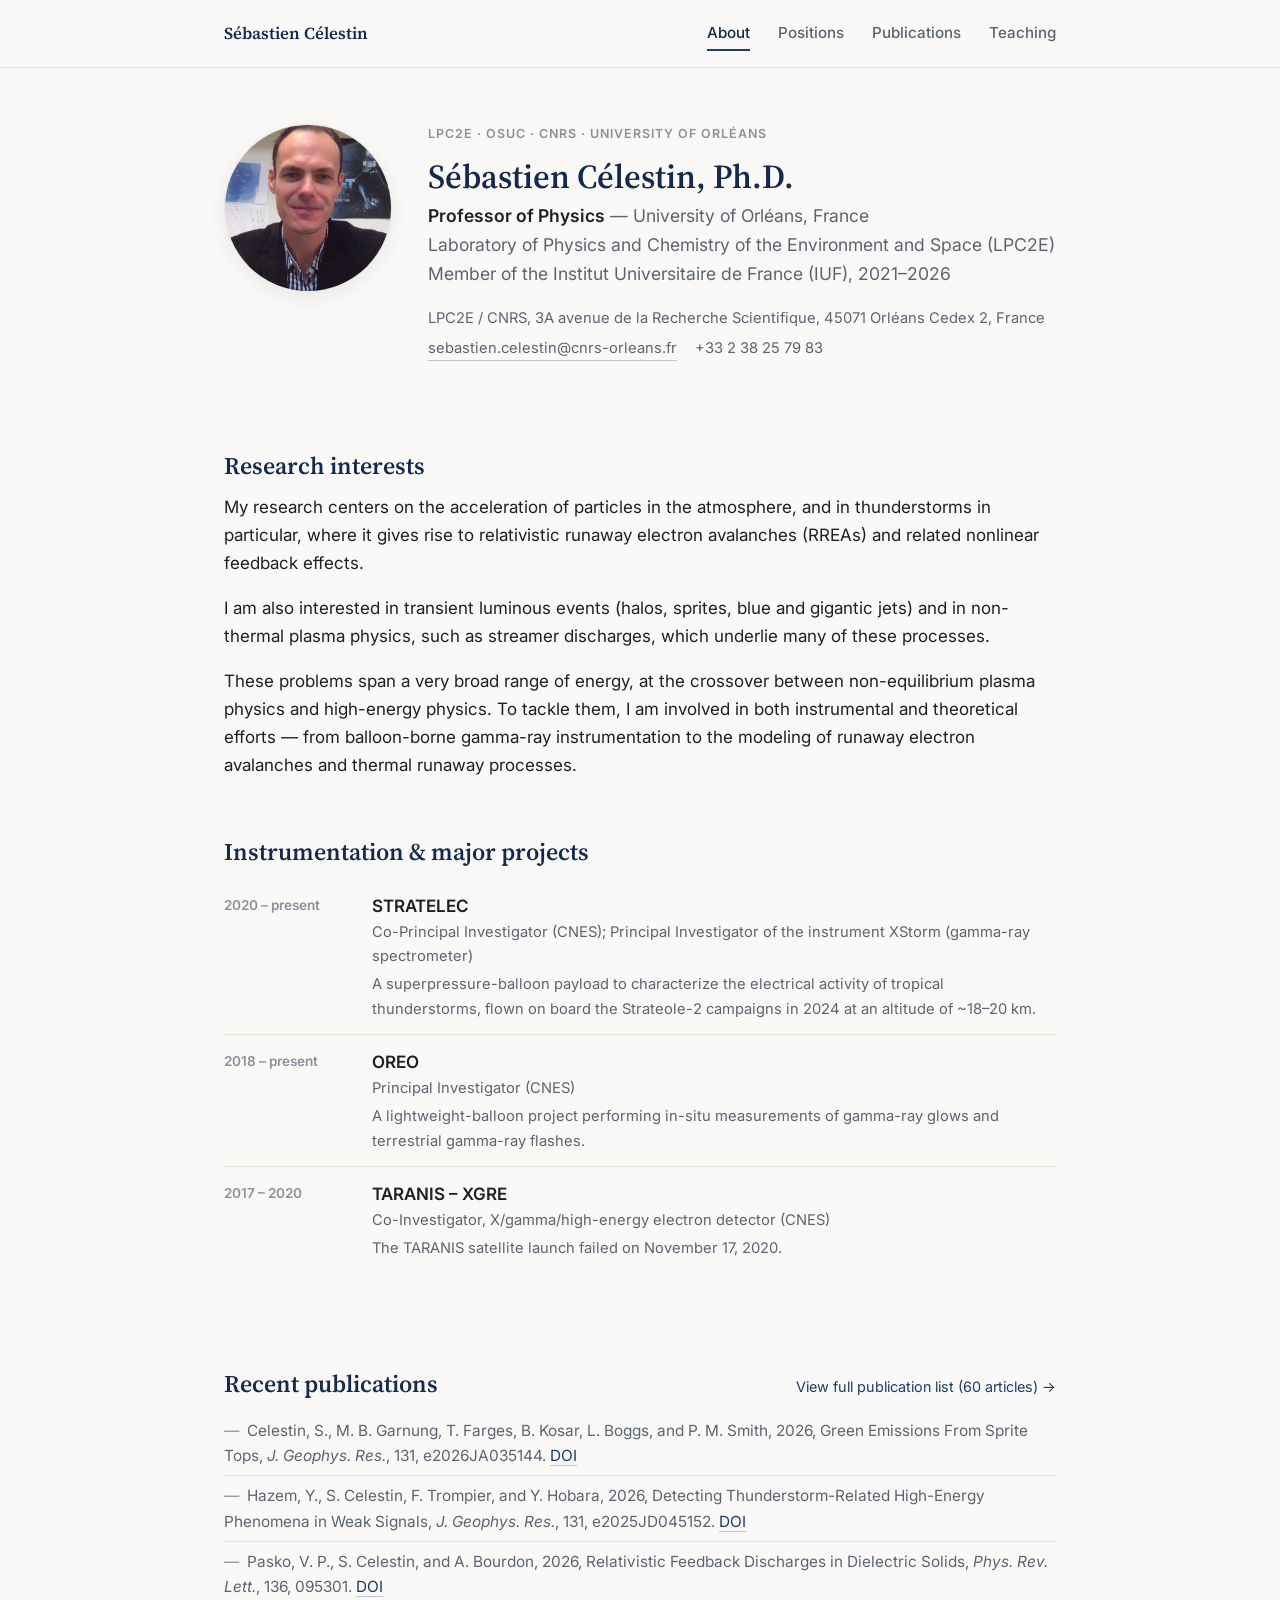
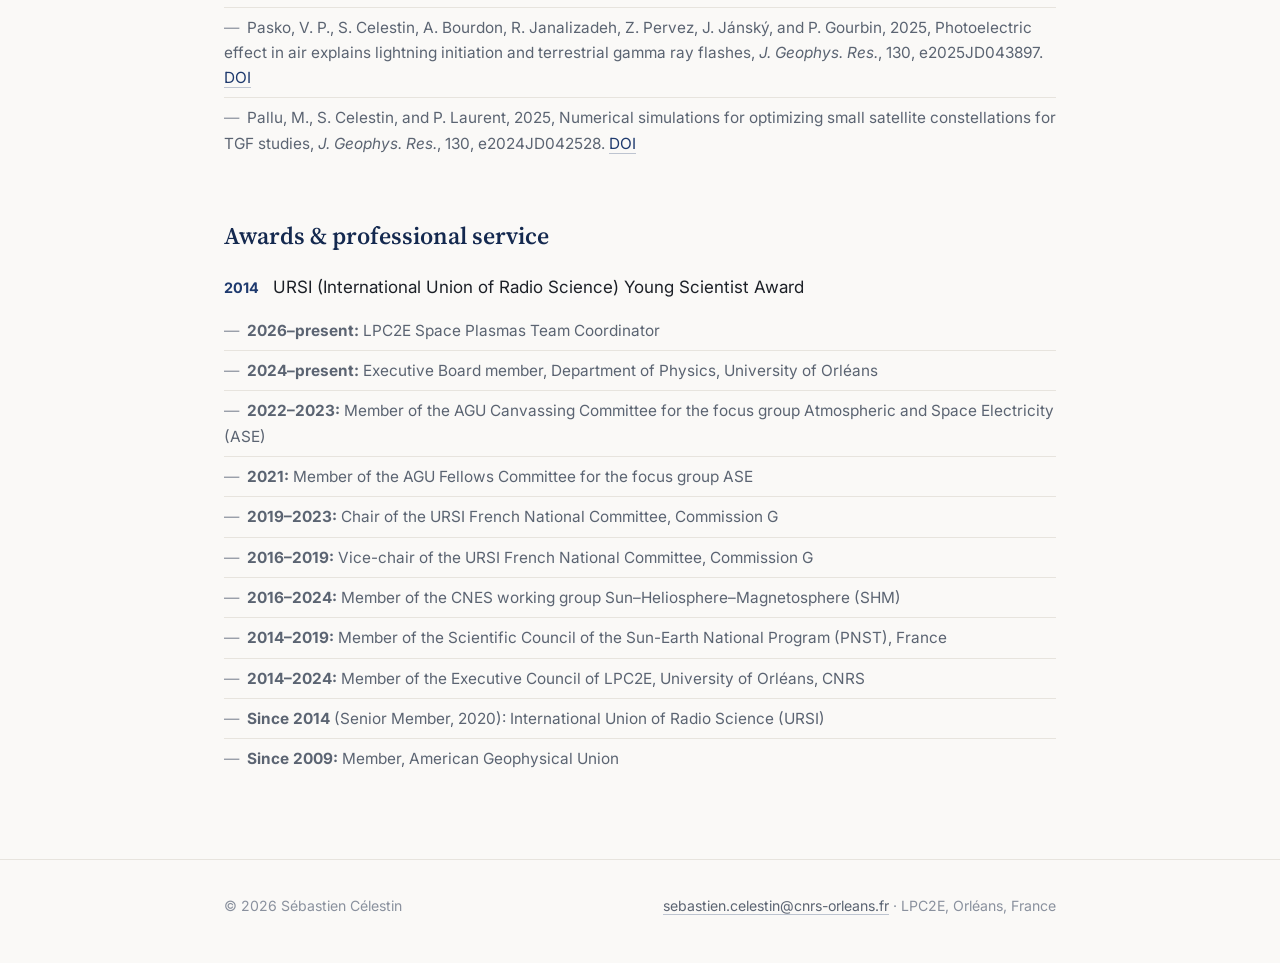
==== index.html @ 0ce3de74 "Initial commit: professional webpage" ====
<!DOCTYPE html>
<html lang="en">
<head>
<meta charset="UTF-8" />
<meta name="viewport" content="width=device-width, initial-scale=1.0" />
<title>Sébastien Célestin — Professor of Physics, University of Orléans</title>
<meta name="description" content="Sébastien Célestin, Professor of Physics at the University of Orléans, LPC2E/CNRS, and member of the Institut Universitaire de France. Research on atmospheric electricity, transient luminous events, and terrestrial gamma-ray flashes." />
<link rel="icon" href="images/logo-lpc2e.png" />
<link rel="preconnect" href="https://fonts.googleapis.com">
<link rel="preconnect" href="https://fonts.gstatic.com" crossorigin>
<link href="https://fonts.googleapis.com/css2?family=Inter:wght@400;500;600;700&family=Source+Serif+4:opsz,wght@8..60,500;8..60,600;8..60,700&display=swap" rel="stylesheet">
<link rel="stylesheet" href="css/style.css" />
</head>
<body>

<header class="site-header">
  <div class="nav-inner">
    <a class="brand" href="index.html">Sébastien Célestin</a>
    <button class="nav-toggle" aria-label="Toggle navigation"><span></span></button>
    <nav class="site-nav">
      <a href="index.html" class="active">About</a>
      <a href="Positions.html">Positions</a>
      <a href="Publications.html">Publications</a>
      <a href="Teaching.html">Teaching</a>
    </nav>
  </div>
</header>

<main class="container">

  <section class="hero">
    <div class="hero-grid">
      <div class="hero-photo">
        <img src="images/sebastien-celestin.jpg" alt="Portrait of Sébastien Célestin" width="168" height="168" />
      </div>
      <div class="hero-text">
        <div class="eyebrow">LPC2E · OSUC · CNRS · University of Orléans</div>
        <h1>Sébastien Célestin, Ph.D.</h1>
        <p class="hero-title"><strong>Professor of Physics</strong> — University of Orléans, France<br />
        Laboratory of Physics and Chemistry of the Environment and Space (LPC2E)<br />
        Member of the Institut Universitaire de France (IUF), 2021–2026</p>
        <div class="contact-line">
          <span>LPC2E / CNRS, 3A avenue de la Recherche Scientifique, 45071 Orléans Cedex 2, France</span>
          <a href="mailto:sebastien.celestin@cnrs-orleans.fr">sebastien.celestin@cnrs-orleans.fr</a>
          <span>+33 2 38 25 79 83</span>
        </div>
      </div>
    </div>
  </section>

  <section class="block">
    <h2>Research interests</h2>
    <p>
      My research centers on the acceleration of particles in the atmosphere, and in thunderstorms in
      particular, where it gives rise to relativistic runaway electron avalanches (RREAs) and related
      nonlinear feedback effects.
    </p>
    <p>
      I am also interested in transient luminous events (halos, sprites, blue and gigantic jets) and in
      non-thermal plasma physics, such as streamer discharges, which underlie many of these processes.
    </p>
    <p>
      These problems span a very broad range of energy, at the crossover between non-equilibrium plasma
      physics and high-energy physics. To tackle them, I am involved in both instrumental and theoretical
      efforts — from balloon-borne gamma-ray instrumentation to the modeling of runaway electron avalanches
      and thermal runaway processes.
    </p>
  </section>

  <section class="block">
    <h2>Instrumentation &amp; major projects</h2>
    <div class="timeline">
      <div class="timeline-row">
        <div class="timeline-date">2020 – present</div>
        <div class="timeline-body">
          <span class="role">STRATELEC</span><div class="org">Co-Principal Investigator (CNES); Principal Investigator of the instrument XStorm (gamma-ray spectrometer)</div>
          <div class="desc">A superpressure-balloon payload to characterize the electrical activity of tropical thunderstorms, flown on board the Strateole-2 campaigns in 2024 at an altitude of ~18–20 km.</div>
        </div>
      </div>
      <div class="timeline-row">
        <div class="timeline-date">2018 – present</div>
        <div class="timeline-body">
          <span class="role">OREO</span><div class="org">Principal Investigator (CNES)</div>
          <div class="desc">A lightweight-balloon project performing in-situ measurements of gamma-ray glows and terrestrial gamma-ray flashes.</div>
        </div>
      </div>
      <div class="timeline-row">
        <div class="timeline-date">2017 – 2020</div>
        <div class="timeline-body">
          <span class="role">TARANIS – XGRE</span><div class="org">Co-Investigator, X/gamma/high-energy electron detector (CNES)</div>
          <div class="desc">The TARANIS satellite launch failed on November 17, 2020.</div>
        </div>
      </div>
    </div>
  </section>

  <section class="block">
    <div class="section-head">
      <h2>Recent publications</h2>
      <a class="see-all" href="Publications.html">View full publication list (60 articles) →</a>
    </div>
    <ul class="plain">
      <li>Celestin, S., M. B. Garnung, T. Farges, B. Kosar, L. Boggs, and P. M. Smith, 2026, Green Emissions From Sprite Tops, <em>J. Geophys. Res.</em>, 131, e2026JA035144. <a href="https://doi.org/10.1029/2026JA035144" target="_blank" rel="noopener noreferrer">DOI</a></li>
      <li>Hazem, Y., S. Celestin, F. Trompier, and Y. Hobara, 2026, Detecting Thunderstorm-Related High-Energy Phenomena in Weak Signals, <em>J. Geophys. Res.</em>, 131, e2025JD045152. <a href="https://doi.org/10.1029/2025JD045152" target="_blank" rel="noopener noreferrer">DOI</a></li>
      <li>Pasko, V. P., S. Celestin, and A. Bourdon, 2026, Relativistic Feedback Discharges in Dielectric Solids, <em>Phys. Rev. Lett.</em>, 136, 095301. <a href="https://doi.org/10.1103/4p6l-rzck" target="_blank" rel="noopener noreferrer">DOI</a></li>
      <li>Pasko, V. P., S. Celestin, A. Bourdon, R. Janalizadeh, Z. Pervez, J. Jánský, and P. Gourbin, 2025, Photoelectric effect in air explains lightning initiation and terrestrial gamma ray flashes, <em>J. Geophys. Res.</em>, 130, e2025JD043897. <a href="https://doi.org/10.1029/2025JD043897" target="_blank" rel="noopener noreferrer">DOI</a></li>
      <li>Pallu, M., S. Celestin, and P. Laurent, 2025, Numerical simulations for optimizing small satellite constellations for TGF studies, <em>J. Geophys. Res.</em>, 130, e2024JD042528. <a href="https://doi.org/10.1029/2024JD042528" target="_blank" rel="noopener noreferrer">DOI</a></li>
    </ul>
  </section>

  <section class="block">
    <h2>Awards &amp; professional service</h2>
    <div class="award-line">
      <span class="year">2014</span>
      <span>URSI (International Union of Radio Science) Young Scientist Award</span>
    </div>
    <ul class="plain">
      <li><strong>2026–present:</strong> LPC2E Space Plasmas Team Coordinator</li>
      <li><strong>2024–present:</strong> Executive Board member, Department of Physics, University of Orléans</li>
      <li><strong>2022–2023:</strong> Member of the AGU Canvassing Committee for the focus group Atmospheric and Space Electricity (ASE)</li>
      <li><strong>2021:</strong> Member of the AGU Fellows Committee for the focus group ASE</li>
      <li><strong>2019–2023:</strong> Chair of the URSI French National Committee, Commission G</li>
      <li><strong>2016–2019:</strong> Vice-chair of the URSI French National Committee, Commission G</li>
      <li><strong>2016–2024:</strong> Member of the CNES working group Sun–Heliosphere–Magnetosphere (SHM)</li>
      <li><strong>2014–2019:</strong> Member of the Scientific Council of the Sun-Earth National Program (PNST), France</li>
      <li><strong>2014–2024:</strong> Member of the Executive Council of LPC2E, University of Orléans, CNRS</li>
      <li><strong>Since 2014</strong> (Senior Member, 2020): International Union of Radio Science (URSI)</li>
      <li><strong>Since 2009:</strong> Member, American Geophysical Union</li>
    </ul>
  </section>

</main>

<footer>
  <div class="container footer-inner">
    <span>© <span id="year"></span> Sébastien Célestin</span>
    <span><a href="mailto:sebastien.celestin@cnrs-orleans.fr">sebastien.celestin@cnrs-orleans.fr</a> · LPC2E, Orléans, France</span>
  </div>
</footer>

<script>document.getElementById('year').textContent = new Date().getFullYear();</script>
<script src="js/main.js"></script>
</body>
</html>
---- css/style.css ----
/* ============================================================
   Sébastien Célestin — academic site
   ============================================================ */

:root {
  --bg: #faf9f7;
  --bg-card: #ffffff;
  --text: #1c2027;
  --text-muted: #5b6472;
  --text-faint: #8a919e;
  --border: #e7e4de;
  --accent: #1e3a6e;
  --accent-strong: #14294f;
  --accent-soft: #eef2f8;
  --link: #1e3a6e;
  --max-width: 880px;
  --radius: 10px;
  --serif: "Source Serif 4", Georgia, "Times New Roman", serif;
  --sans: "Inter", -apple-system, BlinkMacSystemFont, "Segoe UI", Roboto, Helvetica, Arial, sans-serif;
}

* { box-sizing: border-box; }

html { scroll-behavior: smooth; }

body {
  margin: 0;
  background: var(--bg);
  color: var(--text);
  font-family: var(--sans);
  font-size: 17px;
  line-height: 1.65;
  -webkit-font-smoothing: antialiased;
}

h1, h2, h3, h4 {
  font-family: var(--serif);
  font-weight: 600;
  color: var(--accent-strong);
  line-height: 1.25;
  margin: 0 0 0.5em;
}

h1 { font-size: 2.1rem; }
h2 { font-size: 1.5rem; margin-top: 2.4em; }
h3 { font-size: 1.15rem; margin-top: 1.6em; }

p { margin: 0 0 1em; }

a {
  color: var(--link);
  text-decoration: none;
  border-bottom: 1px solid rgba(30, 58, 110, 0.28);
  transition: border-color 0.15s ease, color 0.15s ease;
}
a:hover { border-color: var(--link); }

.container {
  max-width: var(--max-width);
  margin: 0 auto;
  padding: 0 24px;
}

/* ---------- Header / nav ---------- */

header.site-header {
  position: sticky;
  top: 0;
  z-index: 50;
  background: rgba(250, 249, 247, 0.92);
  backdrop-filter: saturate(180%) blur(8px);
  border-bottom: 1px solid var(--border);
}

.nav-inner {
  max-width: var(--max-width);
  margin: 0 auto;
  padding: 16px 24px;
  display: flex;
  align-items: center;
  justify-content: space-between;
}

.brand {
  font-family: var(--serif);
  font-weight: 600;
  font-size: 1.05rem;
  color: var(--accent-strong);
  border-bottom: none;
  white-space: nowrap;
}
.brand:hover { border-bottom: none; }

nav.site-nav {
  display: flex;
  gap: 28px;
}

nav.site-nav a {
  color: var(--text-muted);
  font-size: 0.95rem;
  font-weight: 500;
  border-bottom: none;
  padding: 4px 0;
}
nav.site-nav a:hover,
nav.site-nav a.active {
  color: var(--accent-strong);
}
nav.site-nav a.active {
  border-bottom: 2px solid var(--accent);
}

.nav-toggle {
  display: none;
  background: none;
  border: 1px solid var(--border);
  border-radius: 6px;
  width: 40px;
  height: 36px;
  cursor: pointer;
  align-items: center;
  justify-content: center;
}
.nav-toggle span,
.nav-toggle span::before,
.nav-toggle span::after {
  content: "";
  display: block;
  width: 18px;
  height: 2px;
  background: var(--accent-strong);
  position: relative;
  transition: 0.2s;
}
.nav-toggle span::before { position: absolute; top: -6px; width: 18px; }
.nav-toggle span::after { position: absolute; top: 6px; width: 18px; }

@media (max-width: 640px) {
  .nav-toggle { display: flex; }
  nav.site-nav {
    position: absolute;
    top: 100%;
    left: 0;
    right: 0;
    background: var(--bg-card);
    border-bottom: 1px solid var(--border);
    flex-direction: column;
    gap: 0;
    max-height: 0;
    overflow: hidden;
    transition: max-height 0.25s ease;
  }
  nav.site-nav.open { max-height: 240px; }
  nav.site-nav a {
    padding: 14px 24px;
    border-bottom: 1px solid var(--border);
    width: 100%;
  }
  nav.site-nav a.active { border-left: 3px solid var(--accent); border-bottom: 1px solid var(--border); }
}

/* ---------- Hero ---------- */

.hero {
  padding: 56px 0 32px;
}

.hero-grid {
  display: grid;
  grid-template-columns: 168px 1fr;
  gap: 36px;
  align-items: start;
}

.hero-photo img {
  width: 168px;
  height: 168px;
  object-fit: cover;
  border-radius: 50%;
  border: 1px solid var(--border);
  box-shadow: 0 6px 20px rgba(20, 41, 79, 0.08);
}

.hero-text .eyebrow {
  text-transform: uppercase;
  letter-spacing: 0.08em;
  font-size: 0.78rem;
  font-weight: 600;
  color: var(--text-faint);
  margin-bottom: 10px;
}

.hero-text h1 { margin-bottom: 4px; }

.hero-title {
  font-size: 1.1rem;
  color: var(--text-muted);
  margin-bottom: 18px;
}

.hero-title strong { color: var(--text); font-weight: 600; }

.contact-line {
  display: flex;
  flex-wrap: wrap;
  gap: 6px 18px;
  font-size: 0.92rem;
  color: var(--text-muted);
}

.contact-line a { color: var(--text-muted); }

@media (max-width: 560px) {
  .hero-grid { grid-template-columns: 1fr; text-align: center; }
  .hero-photo { display: flex; justify-content: center; }
  .contact-line { justify-content: center; }
}

/* ---------- Affiliation strip ---------- */

.affiliations {
  display: flex;
  flex-wrap: wrap;
  align-items: center;
  gap: 28px;
  padding: 22px 0 6px;
  margin-top: 12px;
  border-top: 1px solid var(--border);
}

.affiliations img {
  height: 34px;
  width: auto;
  opacity: 0.85;
  filter: grayscale(15%);
}

/* ---------- Sections / cards ---------- */

section.block { margin: 2.2em 0; }

.card {
  background: var(--bg-card);
  border: 1px solid var(--border);
  border-radius: var(--radius);
  padding: 24px 26px;
}

ul.plain {
  list-style: none;
  margin: 0;
  padding: 0;
}
ul.plain li {
  padding: 7px 0;
  border-bottom: 1px solid var(--border);
  color: var(--text-muted);
  font-size: 0.96rem;
}
ul.plain li:last-child { border-bottom: none; }
ul.plain li::before {
  content: "—";
  color: var(--text-faint);
  margin-right: 8px;
}

.section-head {
  display: flex;
  align-items: baseline;
  justify-content: space-between;
  gap: 12px;
  flex-wrap: wrap;
}
.section-head a.see-all {
  font-size: 0.9rem;
  border-bottom: none;
  white-space: nowrap;
}

/* ---------- Publications ---------- */

.pub-year-group { margin-bottom: 8px; }

.pub-year-heading {
  font-family: var(--sans);
  font-weight: 700;
  font-size: 0.92rem;
  color: var(--accent);
  letter-spacing: 0.03em;
  margin: 2em 0 10px;
  padding-bottom: 6px;
  border-bottom: 2px solid var(--accent-soft);
}

.pub-category-title {
  font-size: 1.05rem;
  margin-top: 2.2em;
  color: var(--accent-strong);
}

.pub-entry {
  padding: 14px 0;
  border-bottom: 1px solid var(--border);
  font-size: 0.97rem;
}
.pub-entry:last-child { border-bottom: none; }

.pub-entry .pub-authors { color: var(--text); }
.pub-entry .pub-authors .me { font-weight: 600; }

.pub-entry .pub-venue {
  color: var(--text-muted);
  font-style: italic;
}

.pub-links {
  margin-top: 6px;
  display: flex;
  gap: 14px;
  font-size: 0.86rem;
}
.pub-links a {
  border-bottom: none;
  background: var(--accent-soft);
  color: var(--accent);
  padding: 3px 10px;
  border-radius: 20px;
  font-weight: 500;
}
.pub-links a:hover { background: var(--accent); color: #fff; }

.pub-note {
  color: var(--text-faint);
  font-size: 0.86rem;
  margin-top: 6px;
}

.filter-row {
  display: flex;
  flex-wrap: wrap;
  gap: 8px;
  margin-bottom: 8px;
}
.filter-row button {
  font-family: var(--sans);
  font-size: 0.85rem;
  font-weight: 500;
  padding: 6px 14px;
  border-radius: 20px;
  border: 1px solid var(--border);
  background: var(--bg-card);
  color: var(--text-muted);
  cursor: pointer;
}
.filter-row button.active,
.filter-row button:hover {
  border-color: var(--accent);
  color: var(--accent);
  background: var(--accent-soft);
}

/* ---------- Teaching ---------- */

details.year-block {
  border: 1px solid var(--border);
  border-radius: var(--radius);
  background: var(--bg-card);
  margin-bottom: 12px;
  overflow: hidden;
}
details.year-block > summary {
  cursor: pointer;
  list-style: none;
  padding: 16px 20px;
  font-family: var(--serif);
  font-weight: 600;
  font-size: 1.05rem;
  color: var(--accent-strong);
  display: flex;
  align-items: center;
  justify-content: space-between;
}
details.year-block > summary::-webkit-details-marker { display: none; }
details.year-block > summary::after {
  content: "+";
  font-family: var(--sans);
  font-size: 1.3rem;
  color: var(--text-faint);
  font-weight: 400;
}
details.year-block[open] > summary::after { content: "–"; }
details.year-block .year-body {
  padding: 4px 20px 18px;
  border-top: 1px solid var(--border);
}

.semester-title {
  font-weight: 600;
  color: var(--text);
  margin: 14px 0 8px;
  font-size: 0.92rem;
  text-transform: uppercase;
  letter-spacing: 0.04em;
  color: var(--text-faint);
}

.course {
  padding: 10px 0;
  border-bottom: 1px dashed var(--border);
}
.course:last-child { border-bottom: none; }
.course .course-title { font-weight: 600; color: var(--text); }
.course .course-meta { color: var(--text-muted); font-size: 0.9rem; }

/* ---------- Footer ---------- */

footer {
  margin-top: 80px;
  border-top: 1px solid var(--border);
  padding: 34px 0 46px;
  color: var(--text-faint);
  font-size: 0.88rem;
}
footer .footer-inner {
  display: flex;
  flex-wrap: wrap;
  justify-content: space-between;
  gap: 12px;
}
footer a { color: var(--text-muted); }

/* ---------- Misc ---------- */

/* ---------- Timeline (positions, projects, awards) ---------- */

.timeline-row {
  display: flex;
  gap: 20px;
  padding: 13px 0;
  border-bottom: 1px solid var(--border);
}
.timeline-row:last-child { border-bottom: none; }

.timeline-date {
  flex: 0 0 128px;
  color: var(--text-faint);
  font-size: 0.85rem;
  font-weight: 600;
  padding-top: 2px;
}

.timeline-body .role {
  color: var(--text);
  font-weight: 600;
}
.timeline-body .org {
  color: var(--text-muted);
  font-size: 0.92rem;
}
.timeline-body .desc {
  color: var(--text-muted);
  font-size: 0.92rem;
  margin-top: 4px;
}

@media (max-width: 560px) {
  .timeline-row { flex-direction: column; gap: 2px; }
  .timeline-date { flex: none; }
}

.badge {
  display: inline-block;
  background: var(--accent-soft);
  color: var(--accent);
  font-size: 0.78rem;
  font-weight: 600;
  padding: 3px 11px;
  border-radius: 20px;
  margin-left: 8px;
  vertical-align: middle;
}

.award-line {
  display: flex;
  gap: 14px;
  align-items: baseline;
  padding: 10px 0;
}
.award-line .year {
  color: var(--accent);
  font-weight: 700;
  font-size: 0.9rem;
  flex: 0 0 auto;
}

.talk-entry {
  padding: 10px 0;
  border-bottom: 1px solid var(--border);
  font-size: 0.94rem;
  color: var(--text-muted);
}
.talk-entry:last-child { border-bottom: none; }
.talk-entry .talk-title { color: var(--text); font-weight: 500; }

.placeholder-note {
  background: var(--accent-soft);
  border: 1px dashed var(--accent);
  border-radius: var(--radius);
  padding: 14px 18px;
  font-size: 0.88rem;
  color: var(--accent-strong);
  margin: 1.4em 0;
}
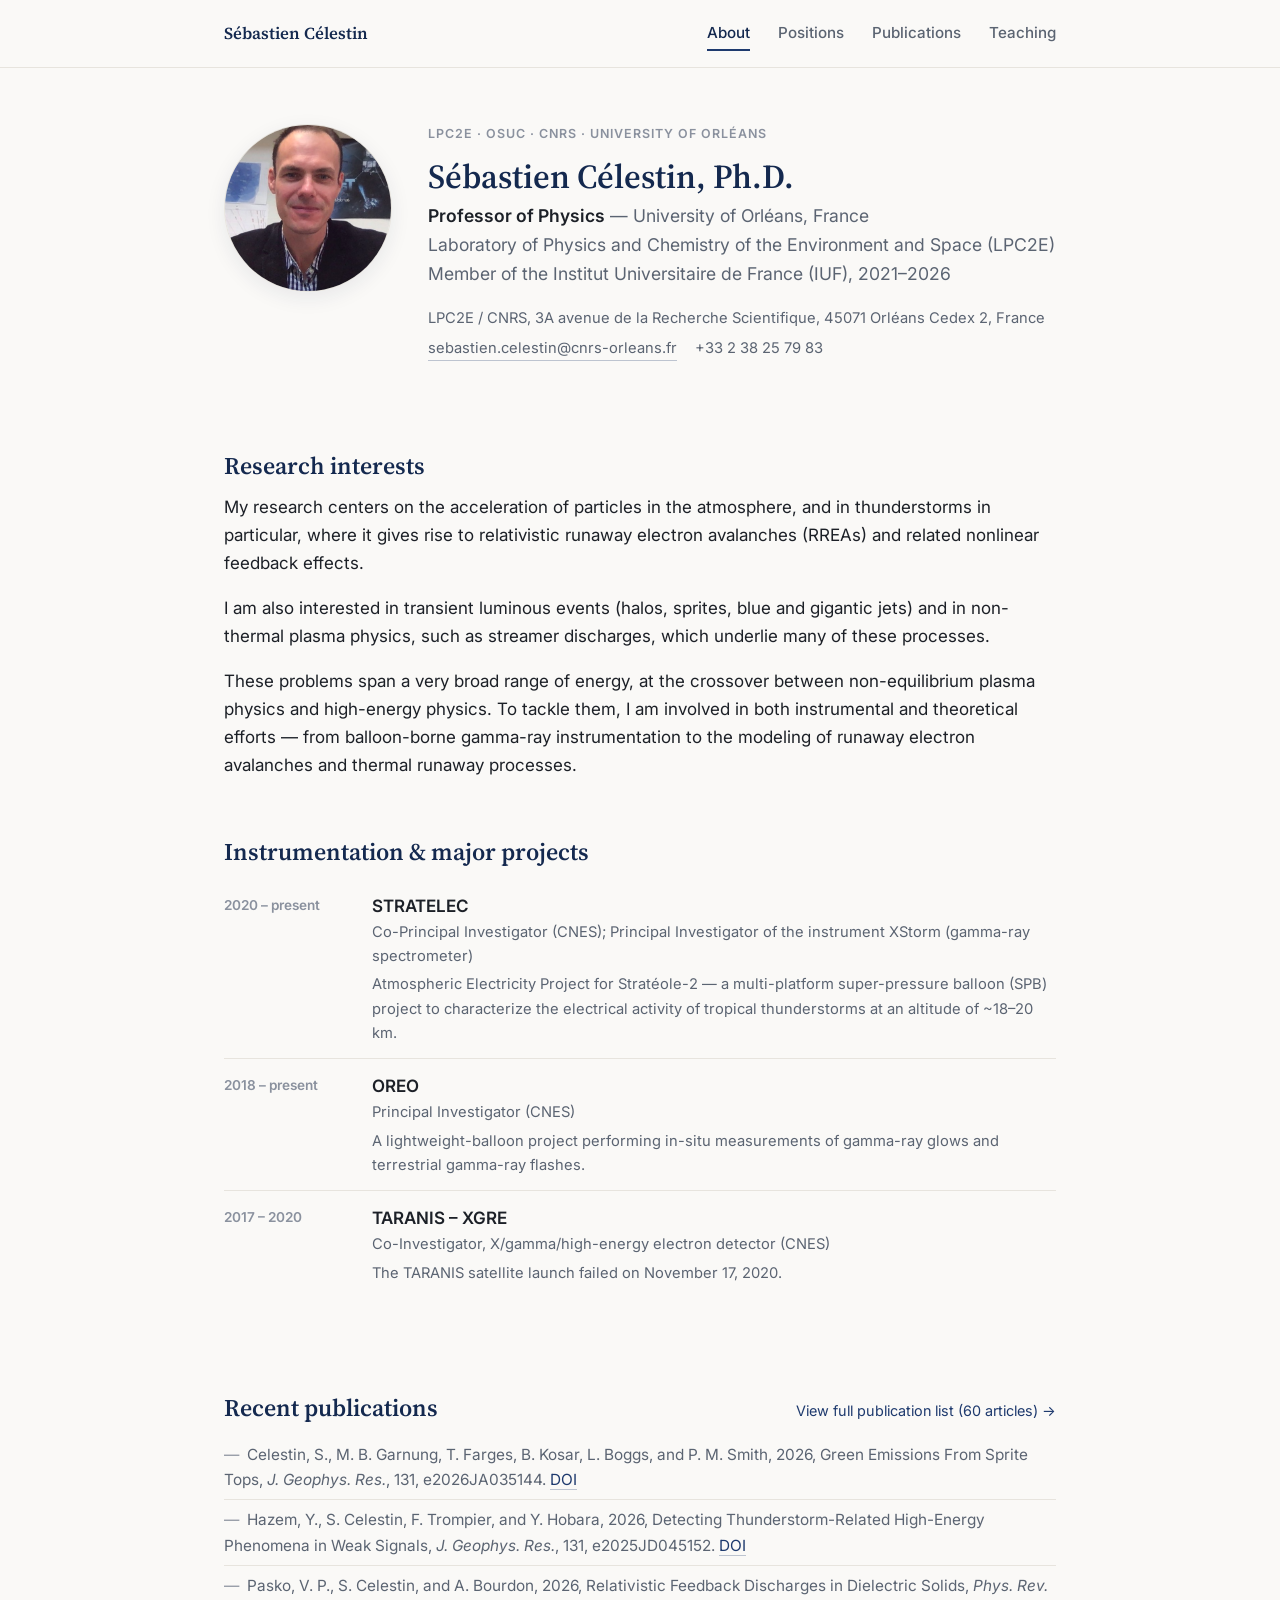
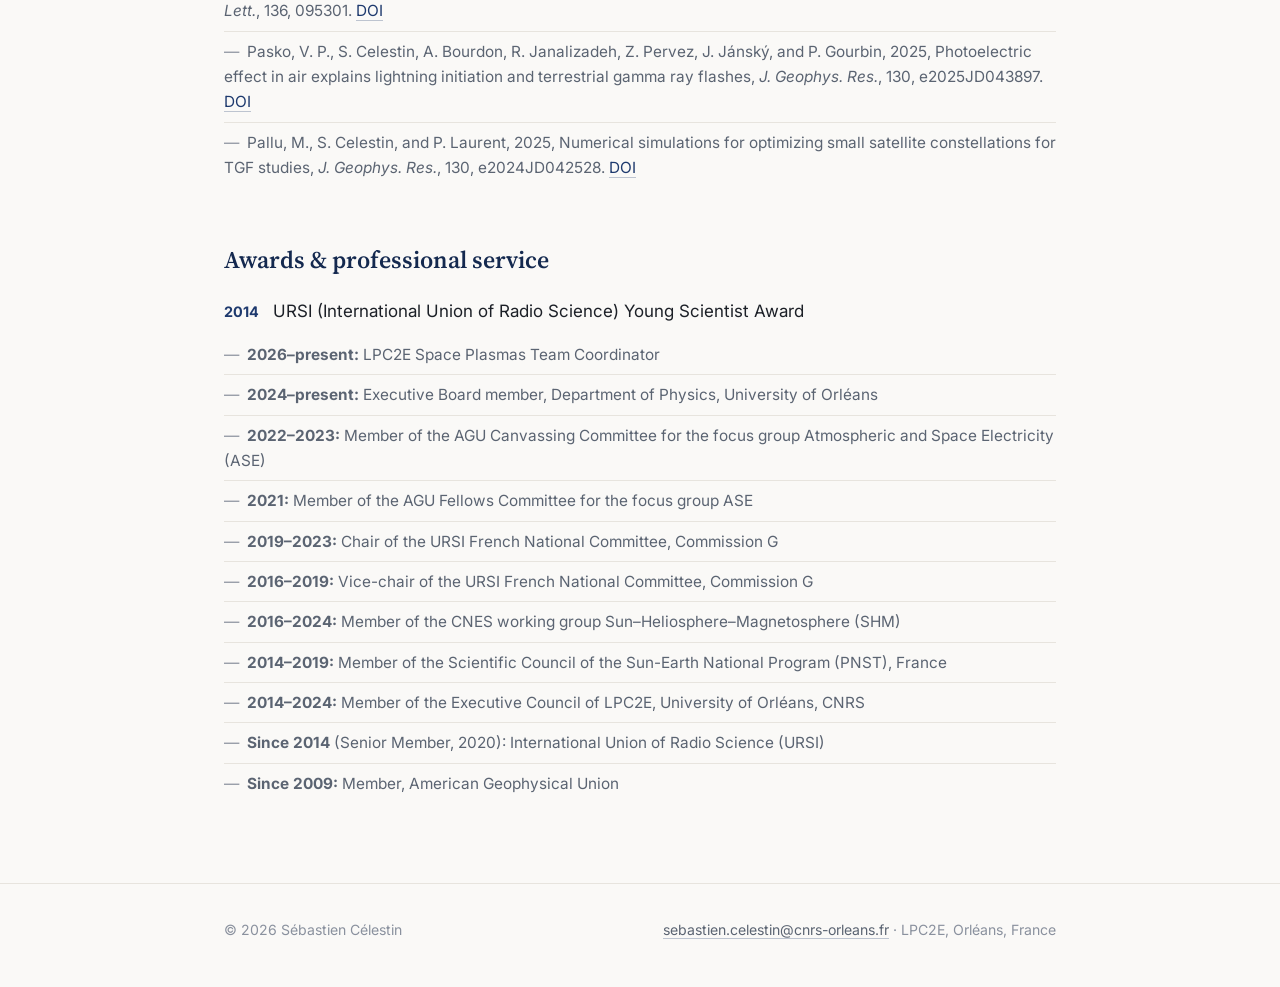
==== commit 392ad232: "Correcting the text about STRATELEC Co-PIship" ====
--- a/index.html
+++ b/index.html
@@ -74,7 +74,7 @@
         <div class="timeline-date">2020 – present</div>
         <div class="timeline-body">
           <span class="role">STRATELEC</span><div class="org">Co-Principal Investigator (CNES); Principal Investigator of the instrument XStorm (gamma-ray spectrometer)</div>
-          <div class="desc">A superpressure-balloon payload to characterize the electrical activity of tropical thunderstorms, flown on board the Strateole-2 campaigns in 2024 at an altitude of ~18–20 km.</div>
+          <div class="desc">Atmospheric Electricity Project for Stratéole-2 — a multi-platform super-pressure balloon (SPB) project to characterize the electrical activity of tropical thunderstorms at an altitude of ~18–20 km.</div>
         </div>
       </div>
       <div class="timeline-row">
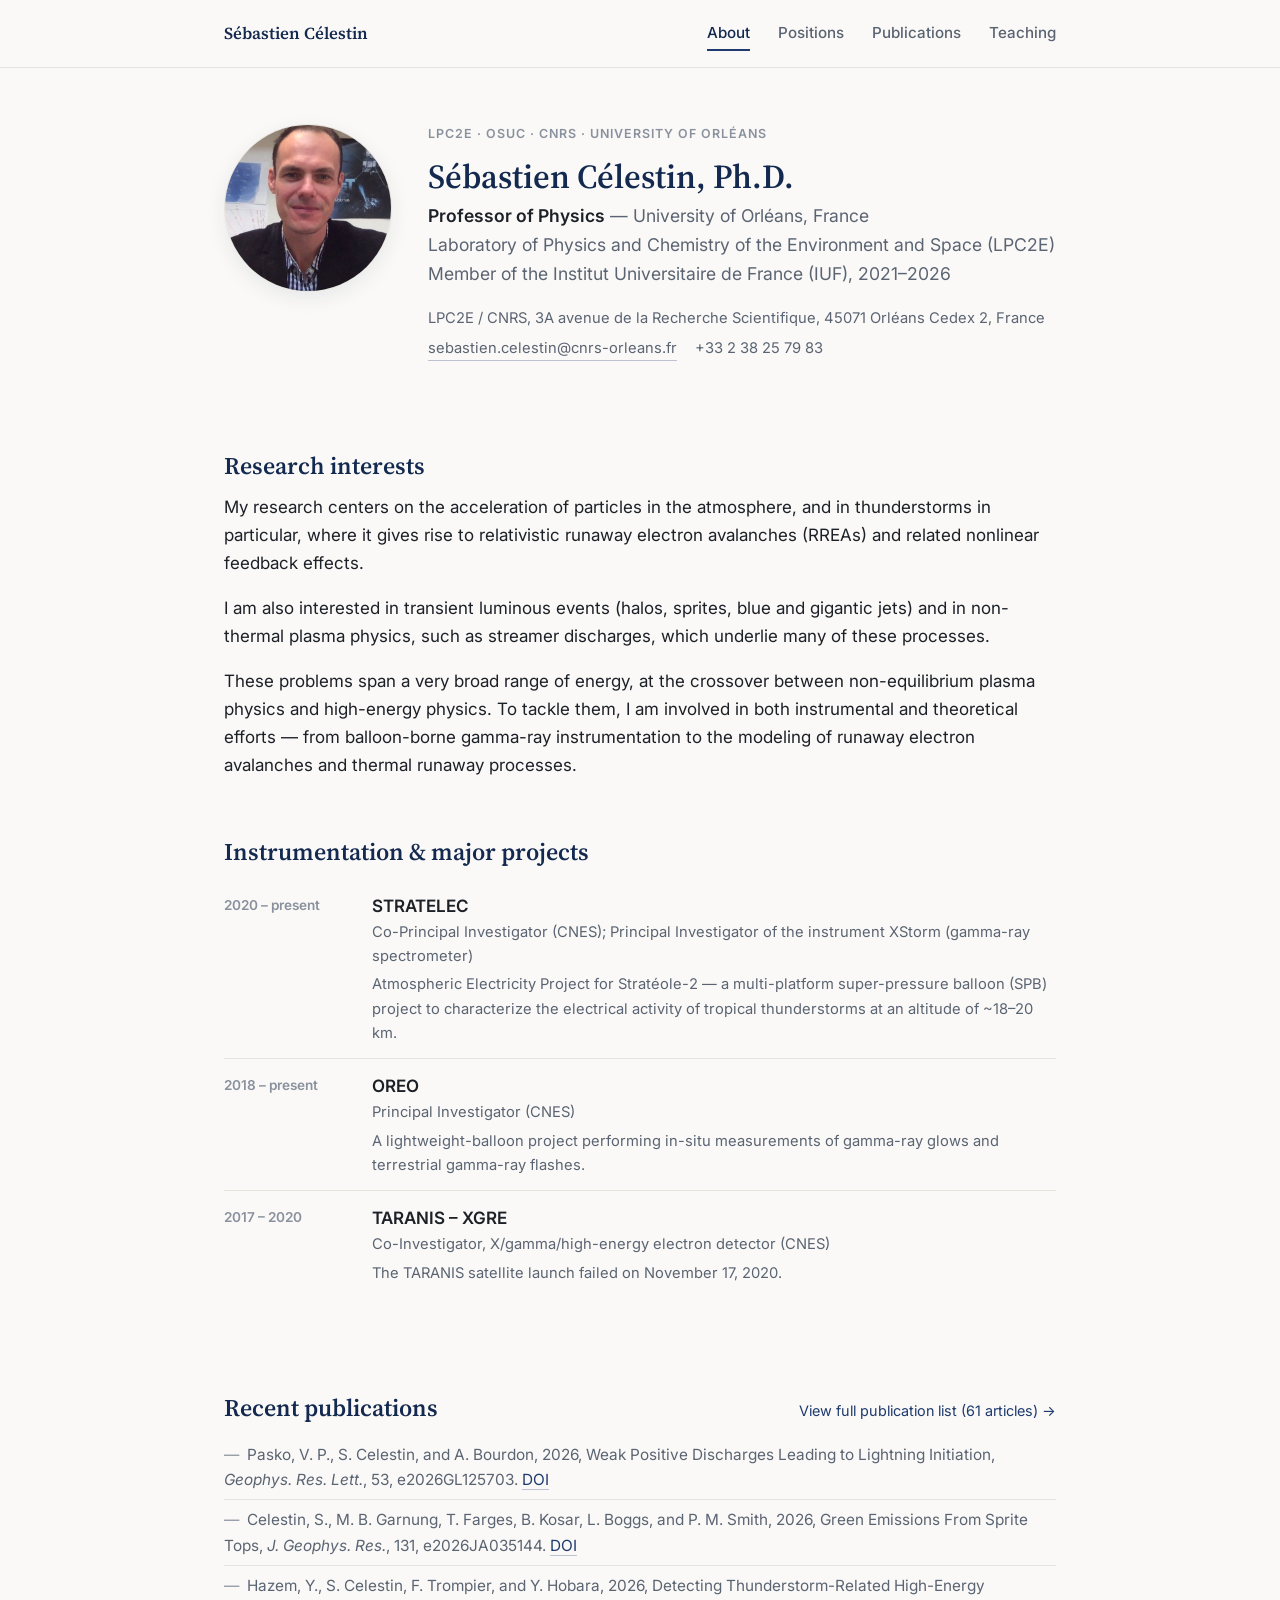
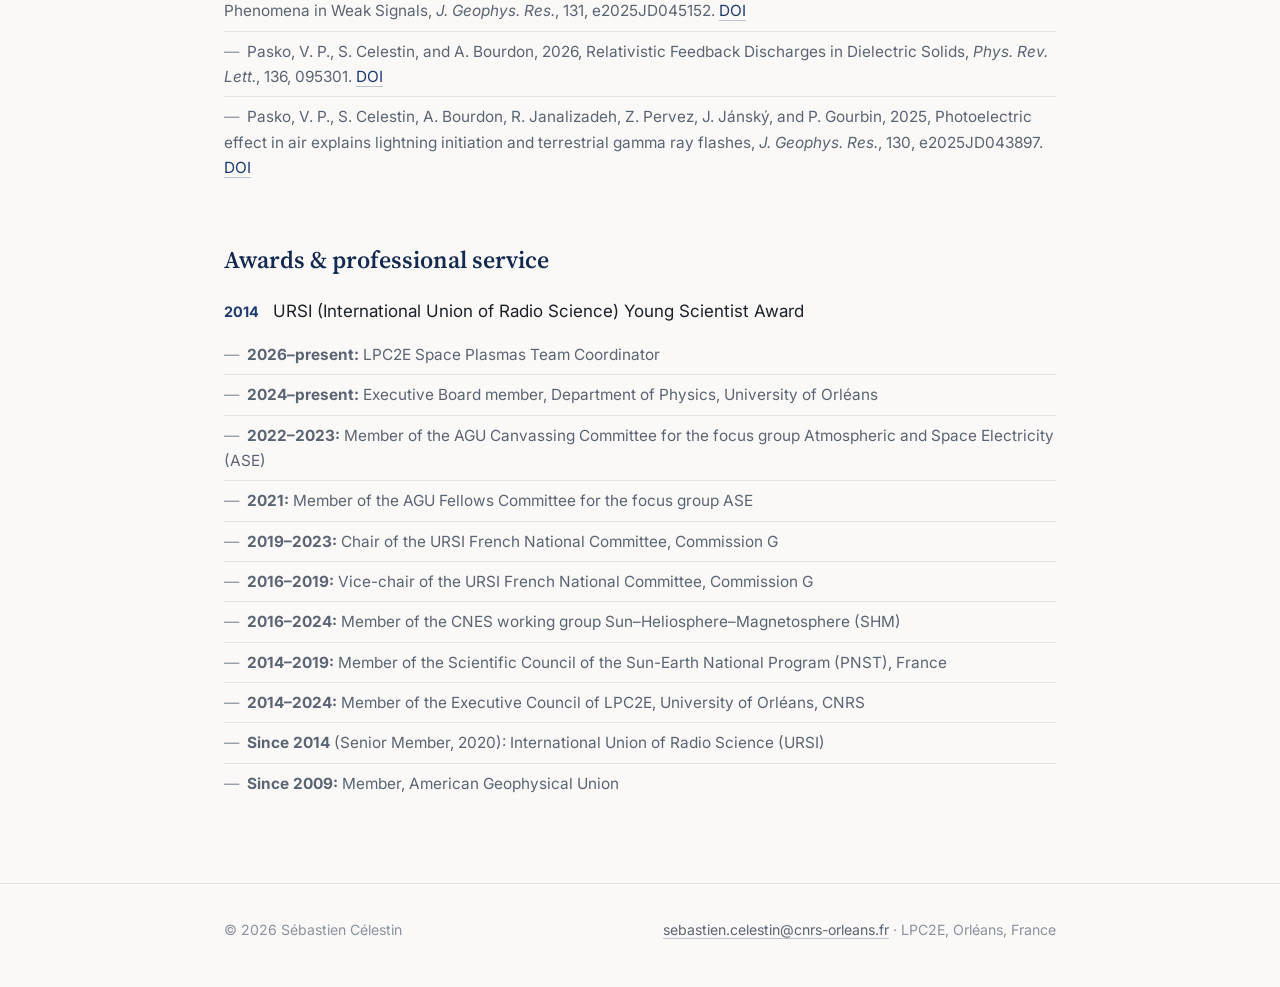
==== commit 0c9fd260: "Add new paper: Pasko, Celestin & Bourdon (2026), GRL Co-Authored-By: Claude Sonnet 5 <noreply@anthro" ====
--- a/index.html
+++ b/index.html
@@ -97,14 +97,14 @@
   <section class="block">
     <div class="section-head">
       <h2>Recent publications</h2>
-      <a class="see-all" href="Publications.html">View full publication list (60 articles) →</a>
+      <a class="see-all" href="Publications.html">View full publication list (61 articles) →</a>
     </div>
     <ul class="plain">
+      <li>Pasko, V. P., S. Celestin, and A. Bourdon, 2026, Weak Positive Discharges Leading to Lightning Initiation, <em>Geophys. Res. Lett.</em>, 53, e2026GL125703. <a href="https://doi.org/10.1029/2026GL125703" target="_blank" rel="noopener noreferrer">DOI</a></li>
       <li>Celestin, S., M. B. Garnung, T. Farges, B. Kosar, L. Boggs, and P. M. Smith, 2026, Green Emissions From Sprite Tops, <em>J. Geophys. Res.</em>, 131, e2026JA035144. <a href="https://doi.org/10.1029/2026JA035144" target="_blank" rel="noopener noreferrer">DOI</a></li>
       <li>Hazem, Y., S. Celestin, F. Trompier, and Y. Hobara, 2026, Detecting Thunderstorm-Related High-Energy Phenomena in Weak Signals, <em>J. Geophys. Res.</em>, 131, e2025JD045152. <a href="https://doi.org/10.1029/2025JD045152" target="_blank" rel="noopener noreferrer">DOI</a></li>
       <li>Pasko, V. P., S. Celestin, and A. Bourdon, 2026, Relativistic Feedback Discharges in Dielectric Solids, <em>Phys. Rev. Lett.</em>, 136, 095301. <a href="https://doi.org/10.1103/4p6l-rzck" target="_blank" rel="noopener noreferrer">DOI</a></li>
       <li>Pasko, V. P., S. Celestin, A. Bourdon, R. Janalizadeh, Z. Pervez, J. Jánský, and P. Gourbin, 2025, Photoelectric effect in air explains lightning initiation and terrestrial gamma ray flashes, <em>J. Geophys. Res.</em>, 130, e2025JD043897. <a href="https://doi.org/10.1029/2025JD043897" target="_blank" rel="noopener noreferrer">DOI</a></li>
-      <li>Pallu, M., S. Celestin, and P. Laurent, 2025, Numerical simulations for optimizing small satellite constellations for TGF studies, <em>J. Geophys. Res.</em>, 130, e2024JD042528. <a href="https://doi.org/10.1029/2024JD042528" target="_blank" rel="noopener noreferrer">DOI</a></li>
     </ul>
   </section>
 
